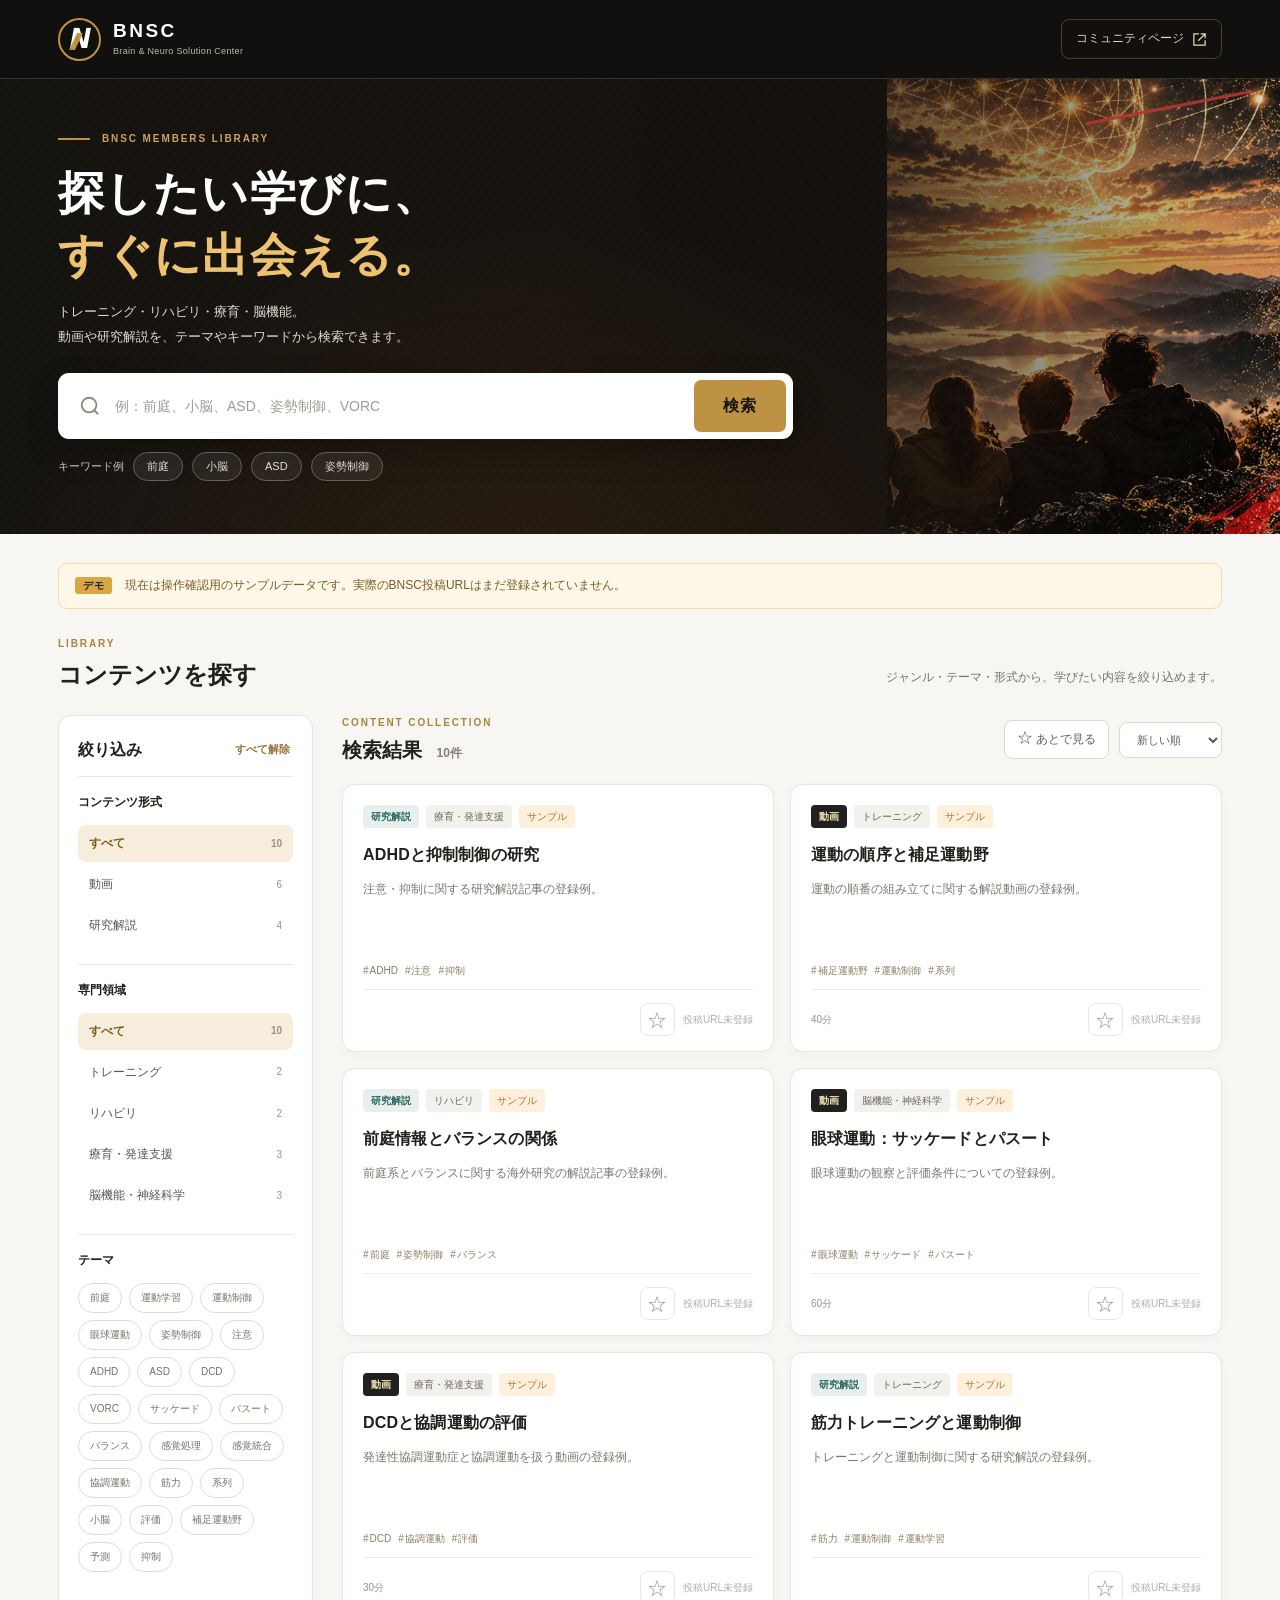
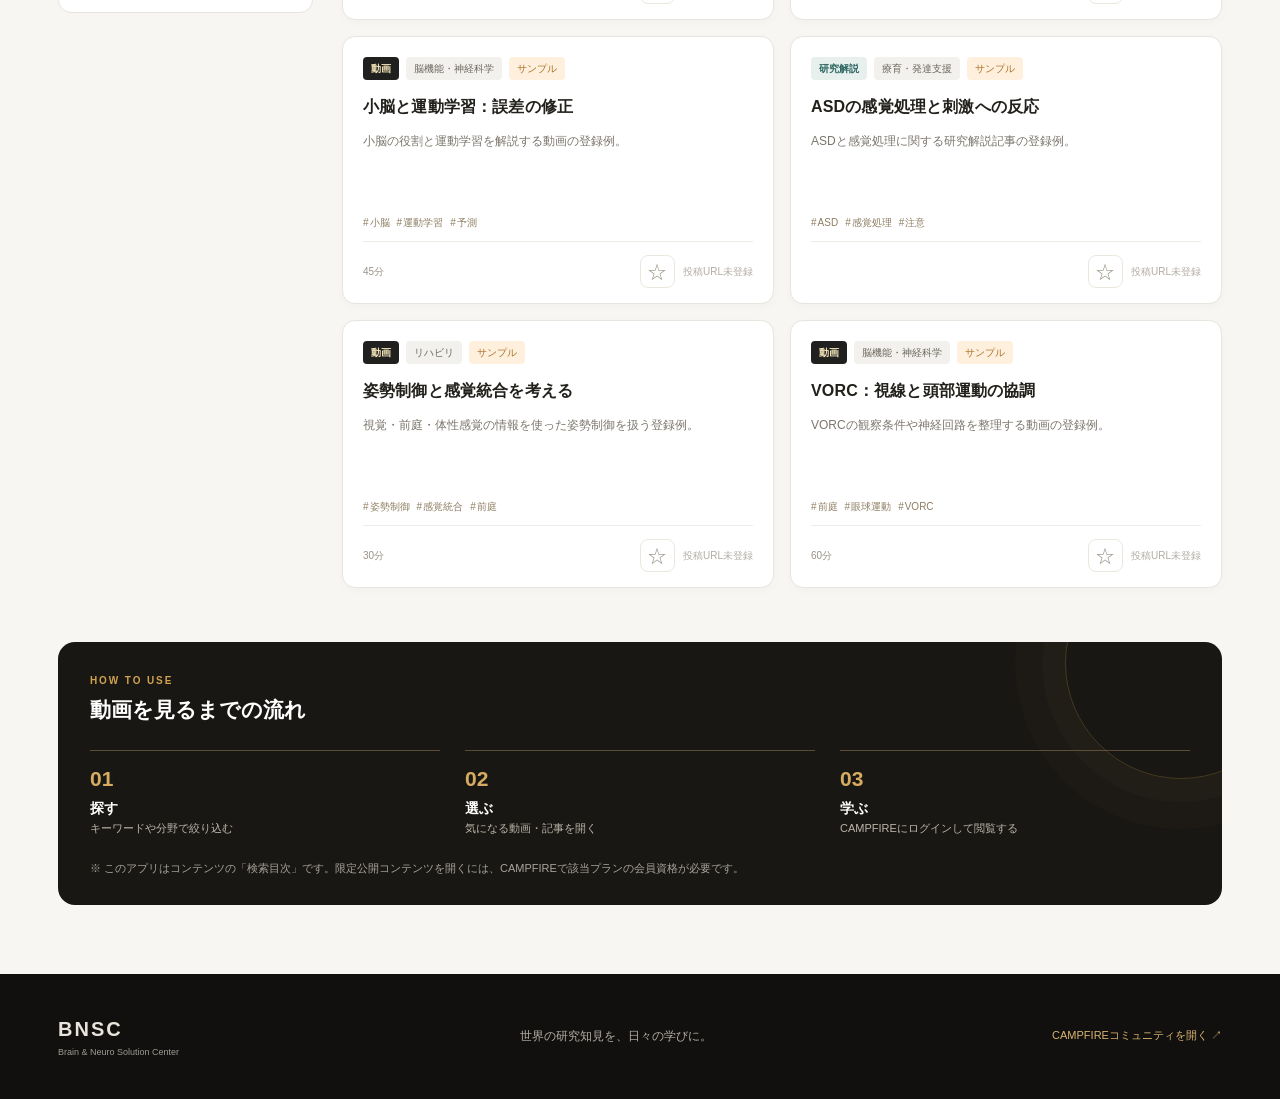
==== demo_preview.html @ 48b5be47 "Add BNSC library and opt-in Vimeo sync workflows" ====
<!doctype html>
<html lang="ja">
<head>
  <meta charset="utf-8">
  <meta name="viewport" content="width=device-width, initial-scale=1">
  <meta name="theme-color" content="#101010">
  <meta name="description" content="BNSCコンテンツライブラリ。動画・研究解説をキーワードやテーマで探せます。">
  <title>BNSC | コンテンツライブラリ（操作デモ）</title>
  
  <style>
:root{--bg:#f7f6f3;--surface:#fff;--ink:#22201b;--muted:#77736c;--line:#e7e3dd;--gold:#bd9343;--gold-dark:#956d26;--red:#b43631;--dark:#10100f;--radius:15px;font-family:-apple-system,BlinkMacSystemFont,"Hiragino Kaku Gothic ProN","Noto Sans JP","Yu Gothic",Meiryo,sans-serif;line-height:1.6;color:var(--ink)}
*{box-sizing:border-box}body{margin:0;background:var(--bg)}button,input,select{font:inherit}button{cursor:pointer}a{color:inherit}.wrap{max-width:1220px;margin:auto;padding:0 28px}.visually-hidden{position:absolute!important;height:1px;width:1px;overflow:hidden;clip:rect(0,0,0,0);white-space:nowrap}.skip-link{position:absolute;top:-70px;left:10px;z-index:100;background:white;padding:8px 15px}.skip-link:focus{top:10px}.site-header{height:79px;background:#11100e;color:white;border-bottom:1px solid #33302c}.navbar{height:100%;display:flex;align-items:center;justify-content:space-between;gap:16px}.brand{display:flex;align-items:center;gap:12px;text-decoration:none}.brand-mark{display:grid;place-items:center;width:43px;height:43px;border:2px solid var(--gold);border-radius:50%;font-size:27px;font-weight:950;font-style:italic;position:relative;line-height:1}.brand-slice{position:absolute;left:13px;top:13px;width:6px;height:17px;transform:skew(-25deg);background:var(--gold);opacity:.95}.brand-name{display:flex;flex-direction:column;line-height:1.1;gap:5px}.brand-name strong{letter-spacing:.13em;font-size:19px}.brand-name small{font-size:9px;color:#bdb9b1;letter-spacing:.035em}.campfire-link{display:flex;align-items:center;gap:8px;text-decoration:none;color:#e5d8bc;font-size:12px;border:1px solid #4b4030;padding:9px 14px;border-radius:8px}.campfire-link:hover{background:#2b241b}
.hero{position:relative;min-height:380px;color:#fff;background:#14120f;overflow:hidden;isolation:isolate}.hero-bg{position:absolute;inset:0;background-image:linear-gradient(90deg,#151310 0%,#17130e 43%,rgba(20,17,13,.88) 57%,rgba(20,17,13,.15) 100%),url('[data-uri]');background-repeat:no-repeat;background-position:center,right 35%;background-size:cover,auto 125%;z-index:-2}.hero::before{content:"";position:absolute;inset:0;z-index:-1;pointer-events:none;background:radial-gradient(ellipse at 42% 115%,rgba(186,110,29,.11),transparent 52%),repeating-linear-gradient(130deg,rgba(230,190,110,.018) 0,rgba(230,190,110,.018) 1px,transparent 1px,transparent 7px)}.hero::after{content:"";position:absolute;height:3px;width:170px;background:var(--red);transform:rotate(-11deg);right:2%;top:6%;opacity:.9}.hero-content{padding-top:52px;padding-bottom:53px}.hero-copy{max-width:755px}.eyebrow,.section-kicker{font-weight:700;font-size:10px;letter-spacing:.19em}.eyebrow{display:flex;align-items:center;gap:12px;color:#c8a461;margin:0 0 15px}.eyebrow-line{width:32px;height:2px;background:var(--gold)}.hero h1{font-size:clamp(31px,3.6vw,48px);font-weight:850;line-height:1.35;letter-spacing:.025em;margin:0}.hero h1 span{color:#edc271}.hero-description{color:#e0dad1;font-size:13px;line-height:1.9;margin:14px 0 23px}.search-box{display:flex;align-items:center;background:#fff;color:#222;height:66px;border-radius:11px;max-width:735px;box-shadow:0 13px 30px rgba(0,0,0,.25);padding:7px 7px 7px 21px;gap:12px}.search-icon{color:#8e887e;flex-shrink:0}.search-box input{border:0;min-width:0;flex:1;outline:none;font-size:14px;background:transparent}.search-box input::placeholder{color:#a19b93}.search-box button{align-self:stretch;border:0;background:var(--gold);color:#17130e;font-weight:750;padding:0 29px;border-radius:7px;letter-spacing:.05em}.search-box button:hover{background:#ddaf55}.search-box:focus-within{outline:3px solid #dfb86a;outline-offset:2px}.quick-search{display:flex;align-items:center;gap:9px;flex-wrap:wrap;margin:13px 0 0;font-size:11px;color:#c5c1ba}.quick-search button{background:rgba(255,255,255,.07);color:#e0ddd7;border:1px solid #676054;padding:5px 13px;border-radius:20px}.quick-search button:hover{background:rgba(255,255,255,.17)}
.page-content{padding-top:29px}.demo-notice{margin:0 0 22px;background:#fff8e9;border:1px solid #f2dcab;color:#795c27;border-radius:9px;font-size:12px;padding:12px 16px}.demo-badge{background:#d6a742;color:#242017;font-size:10px;font-weight:900;letter-spacing:.06em;padding:3px 8px;margin-right:9px;border-radius:3px}.intro-strip{display:flex;align-items:end;justify-content:space-between;padding:5px 0 24px;gap:20px}.section-kicker{color:#ac833a;margin:0 0 6px}.intro-strip h2,.help-section h2{font-size:24px;margin:0;line-height:1.4}.intro-caption{font-size:12px;color:var(--muted);margin:0 0 4px}.library-layout{display:grid;grid-template-columns:255px minmax(0,1fr);gap:29px;align-items:start}.sidebar{border:1px solid var(--line);background:var(--surface);border-radius:13px;padding:21px 19px;position:sticky;top:17px}.filter-title-row{display:flex;align-items:center;justify-content:space-between;margin-bottom:13px;gap:5px}.filter-title-row h3{margin:0;font-size:16px}.filter-head-actions{display:flex;align-items:center;gap:8px}.filter-mobile-toggle{display:none;border:1px solid #dfd4c1;background:#fff9ed;color:#805d26;border-radius:6px;padding:7px 9px;font-size:11px}.text-button{border:0;padding:3px;background:none;color:#947238;font-size:11px;font-weight:650}.filter-section{padding:16px 0 19px;border-top:1px solid #eeeae3}.filter-section h4{font-size:12px;font-weight:800;margin:0 0 13px}.filter-options{display:grid;gap:4px}.filter-option{display:flex;align-items:center;justify-content:space-between;width:100%;border:0;border-radius:8px;background:transparent;color:#59564f;text-align:left;padding:9px 11px;font-size:12px;gap:9px}.filter-option:hover{background:#f4f1e9}.filter-option.active{background:#f7eddd;color:#7f5921;font-weight:800}.filter-option .count{font-size:10px;color:#99928a}.tag-options{display:flex;gap:7px;flex-wrap:wrap}.tag-option{border:1px solid #e2ddd4;background:#fff;color:#777168;border-radius:30px;padding:6px 11px;font-size:10px}.tag-option.active{border-color:#bb9855;background:#f8efdc;color:#78561e;font-weight:800}.tag-option:hover{border-color:#a18a60}
.results{min-width:0}.results-toolbar{display:flex;justify-content:space-between;align-items:center;gap:10px;margin:0 0 20px}.results-toolbar h3{font-size:20px;margin:0;line-height:1.35}.result-count{font-size:12px;font-weight:600;color:#877e71;margin-left:9px}.toolbar-actions{display:flex;align-items:center;gap:10px}.bookmark-toggle{border:1px solid #ded8cf;background:#fff;color:#665f53;border-radius:8px;padding:9px 12px;font-size:12px;white-space:nowrap}.bookmark-toggle[aria-pressed="true"]{background:#f9ecda;border-color:#d4aa61;color:#946521}.bookmark-toggle span{font-size:16px;line-height:0}select{background:#fff;border:1px solid #ded8cf;border-radius:8px;padding:10px 13px;color:#5d594f;font-size:11px}.active-filters{display:flex;gap:7px;flex-wrap:wrap;margin-bottom:13px}.active-filters:empty{display:none}.active-pill{font-size:10px;display:inline-flex;align-items:center;gap:7px;border:1px solid #dec28c;color:#8b652c;background:#fffbf3;padding:6px 9px;border-radius:20px}.active-pill button{border:0;background:none;color:inherit;padding:0;font-weight:bold}.results-grid{display:grid;grid-template-columns:repeat(2,minmax(0,1fr));gap:16px}.content-card{background:#fff;border:1px solid #e8e4df;border-radius:13px;padding:20px 20px 15px;display:flex;flex-direction:column;gap:10px;min-height:268px;box-shadow:0 3px 10px rgba(30,20,10,.025);transition:transform .15s ease, box-shadow .15s ease}.content-card:hover{transform:translateY(-2px);box-shadow:0 9px 24px rgba(35,26,15,.08)}.card-top{display:flex;align-items:center;gap:7px;flex-wrap:wrap}.format-badge,.category-badge,.sample-label{font-size:10px;line-height:1.3;padding:5px 8px;border-radius:4px}.format-badge{background:#20201e;color:#f4e5bb;font-weight:700}.format-badge.article{background:#e8f0ee;color:#2c6660}.category-badge{background:#f3f1ed;color:#6c675e}.sample-label{background:#fff0de;color:#aa7127}.card-title{font-size:16px;line-height:1.65;font-weight:800;letter-spacing:.01em;margin:4px 0 0}.card-description{font-size:12px;color:#7c766d;margin:0;line-height:1.8;flex:1}.card-tags{display:flex;gap:7px;flex-wrap:wrap}.card-tags span{font-size:10px;color:#8d7d62}.card-tags span::before{content:'#';margin-right:1px}.card-bottom{border-top:1px solid #f0ede9;padding-top:13px;display:flex;align-items:center;justify-content:space-between;gap:10px;margin-top:auto}.meta{display:flex;align-items:center;gap:8px;color:#9a9288;font-size:10px;white-space:nowrap}.card-actions{display:flex;align-items:center;gap:8px}.save-button{border:1px solid #ebe7df;background:#fff;border-radius:8px;height:33px;width:35px;color:#a19a90;font-size:20px;line-height:0}.save-button[aria-pressed="true"]{color:#a47426;border-color:#d1ab71;background:#fffbf3}.open-link{font-size:11px;font-weight:750;color:#8d6122;text-decoration:none;white-space:nowrap;display:inline-flex;align-items:center;gap:3px}.open-link:hover{text-decoration:underline}.unavailable{font-size:10px;color:#b2aca4}.empty-state{margin:55px auto;text-align:center;padding:38px;border:1px dashed #d5cdc2;border-radius:13px;background:#fff}.empty-symbol{font-size:52px;color:#bea16c;line-height:1}.empty-state h4{margin:8px 0;font-size:16px}.empty-state p{font-size:12px;color:#7e786f}.empty-state button{background:#2a2723;color:white;border:0;padding:10px 15px;border-radius:6px;margin-top:8px}
.help-section{margin:54px 0 69px;border-radius:17px;background:#191713;color:white;padding:31px 32px 27px;position:relative;overflow:hidden}.help-section:after{content:"";position:absolute;right:-75px;top:-95px;height:230px;width:230px;border-radius:50%;border:1px solid rgba(212,167,77,.23);box-shadow:0 0 0 23px rgba(212,167,77,.025),0 0 0 50px rgba(212,167,77,.025);pointer-events:none}.help-section .section-kicker{color:#d2a34f}.help-section h2{font-size:21px}.steps{display:grid;grid-template-columns:repeat(3,1fr);gap:25px;margin-top:25px}.step{border-top:1px solid #5a4c36;padding-top:11px}.step span{font-size:21px;color:#d6ad60;font-weight:900;display:block}.step strong{display:block;font-size:14px;margin-top:2px}.step p{margin:0;color:#bbb5a8;font-size:11px}.help-note{font-size:11px;color:#a7a39c;margin:23px 0 0}.footer{background:#11100e;color:#e8e4db}.footer-inner{min-height:125px;display:flex;align-items:center;justify-content:space-between;gap:16px}.footer-inner div{display:flex;flex-direction:column}.footer strong{font-size:20px;letter-spacing:.1em}.footer span{font-size:9px;color:#9e9b92}.footer p{font-size:12px;color:#b2ada3}.footer a{font-size:11px;color:#d8b470;text-decoration:none}
@media(max-width:920px){.library-layout{grid-template-columns:205px minmax(0,1fr);gap:18px}.hero-bg{background-position:center,135% 35%;background-size:cover,auto 122%}.intro-caption{display:none}.sidebar{padding:16px 12px}.results-grid{grid-template-columns:1fr}.content-card{min-height:210px}.hero-copy{max-width:690px}}
@media(max-width:670px){.wrap{padding:0 17px}.site-header{height:70px}.brand-mark{width:38px;height:38px}.brand-name strong{font-size:16px}.brand-name small{font-size:8px}.campfire-link{font-size:0;padding:10px}.campfire-link svg{width:17px;height:17px}.hero{min-height:0}.hero-bg{background-image:linear-gradient(90deg,rgba(17,16,14,.99),rgba(17,16,14,.93) 74%,rgba(17,16,14,.62)),url('[data-uri]');background-position:center,right center;background-size:cover,auto 100%}.hero-content{padding-top:35px;padding-bottom:38px}.hero h1{font-size:31px}.hero-description{font-size:12px}.hero-description br{display:none}.search-box{height:59px;gap:6px;padding-left:13px}.search-box input{font-size:12px}.search-box button{padding:0 15px}.search-icon{width:18px}.quick-search{gap:6px}.quick-search span{width:100%}.quick-search button{font-size:11px}.intro-strip{padding-bottom:15px}.intro-strip h2{font-size:21px}.library-layout{display:block}.sidebar{position:static;margin-bottom:23px;padding:16px}.filter-content{display:none;grid-template-columns:1fr;gap:0}.sidebar.mobile-open .filter-content{display:grid}.filter-mobile-toggle{display:inline-block}.filter-section{padding:12px 0 13px}.filter-options{display:flex;flex-wrap:wrap;gap:5px}.filter-option{width:auto;border:1px solid #e6e0d7;padding:7px 10px}.filter-option.active{border-color:#e5c68b}.results-toolbar{align-items:flex-start}.results-toolbar h3{font-size:18px}.toolbar-actions{flex-direction:column-reverse;align-items:flex-end;gap:6px}.bookmark-toggle,select{font-size:11px;padding:8px}.results-grid{grid-template-columns:1fr}.content-card{padding:18px;min-height:235px}.help-section{margin-top:37px;padding:25px 22px}.steps{grid-template-columns:1fr;gap:12px}.step{display:grid;grid-template-columns:48px 1fr;column-gap:10px;align-items:start}.step span{grid-row:span 2}.step strong{margin:0}.step p{margin-top:3px}.footer-inner{padding-top:22px;padding-bottom:22px;align-items:start;flex-wrap:wrap}.footer-inner p{display:none}}
@media(prefers-reduced-motion:reduce){*,*::before,*::after{animation-duration:.01ms!important;transition-duration:.01ms!important}}

</style>
  
</head>
<body>
  <a class="skip-link" href="#results">検索結果に移動</a>
  <header class="site-header">
    <div class="wrap navbar">
      <a class="brand" href="./" aria-label="BNSC ライブラリのトップに戻る">
        <span class="brand-mark" aria-hidden="true">N<span class="brand-slice"></span></span>
        <span class="brand-name"><strong>BNSC</strong><small>Brain & Neuro Solution Center</small></span>
      </a>
      <a class="campfire-link" href="https://community.camp-fire.jp/projects/view/666070" target="_blank" rel="noopener noreferrer">
        <span>コミュニティページ</span>
        <svg aria-hidden="true" width="15" height="15" viewBox="0 0 24 24" fill="none" stroke="currentColor" stroke-width="2"><path d="M14 3h7v7M10 14 21 3M21 13v8H3V3h8"/></svg>
      </a>
    </div>
  </header>

  <main>
    <section class="hero" aria-labelledby="hero-title">
      <div class="hero-bg" aria-hidden="true"></div>
      <div class="wrap hero-content">
        <div class="hero-copy">
          <p class="eyebrow"><span class="eyebrow-line"></span> BNSC MEMBERS LIBRARY</p>
          <h1 id="hero-title">探したい学びに、<br><span>すぐに出会える。</span></h1>
          <p class="hero-description">トレーニング・リハビリ・療育・脳機能。<br>動画や研究解説を、テーマやキーワードから検索できます。</p>
          <form id="search-form" class="search-box" role="search" autocomplete="off">
            <svg aria-hidden="true" class="search-icon" width="22" height="22" viewBox="0 0 24 24" fill="none" stroke="currentColor" stroke-width="2"><circle cx="11" cy="11" r="8"/><path d="m21 21-4.35-4.35"/></svg>
            <label for="search-input" class="visually-hidden">動画・研究解説を検索</label>
            <input id="search-input" type="search" enterkeyhint="search" placeholder="例：前庭、小脳、ASD、姿勢制御、VORC" aria-controls="results-grid">
            <button type="submit" id="search-button">検索</button>
          </form>
          <div class="quick-search" aria-label="キーワード検索例">
            <span>キーワード例</span>
            <button type="button" data-keyword="前庭">前庭</button>
            <button type="button" data-keyword="小脳">小脳</button>
            <button type="button" data-keyword="ASD">ASD</button>
            <button type="button" data-keyword="姿勢制御">姿勢制御</button>
          </div>
        </div>
      </div>
    </section>

    <div class="wrap page-content">
      <div id="demo-notice" class="demo-notice" role="status" hidden>
        <span class="demo-badge">デモ</span>
        現在は操作確認用のサンプルデータです。実際のBNSC投稿URLはまだ登録されていません。
      </div>
      <div class="intro-strip">
        <div><p class="section-kicker">LIBRARY</p><h2>コンテンツを探す</h2></div>
        <p class="intro-caption">ジャンル・テーマ・形式から、学びたい内容を絞り込めます。</p>
      </div>
      <div class="library-layout">
        <aside class="sidebar" aria-label="検索フィルター">
          <div class="filter-title-row"><h3>絞り込み</h3><div class="filter-head-actions"><button type="button" id="clear-filters" class="text-button">すべて解除</button><button type="button" id="filters-mobile-toggle" class="filter-mobile-toggle" aria-controls="filter-content" aria-expanded="false">条件を表示 ▾</button></div></div>
          <div class="filter-content" id="filter-content">
            <section class="filter-section" aria-labelledby="type-heading"><h4 id="type-heading">コンテンツ形式</h4><div class="filter-options" id="type-filters"></div></section>
            <section class="filter-section" aria-labelledby="category-heading"><h4 id="category-heading">専門領域</h4><div class="filter-options" id="category-filters"></div></section>
            <section class="filter-section" aria-labelledby="topic-heading"><h4 id="topic-heading">テーマ</h4><div class="tag-options" id="tag-filters"></div></section>
          </div>
        </aside>
        <section class="results" id="results" aria-labelledby="results-title">
          <div class="results-toolbar">
            <div><p class="section-kicker">CONTENT COLLECTION</p><h3 id="results-title">検索結果 <span id="result-count" class="result-count">0件</span></h3></div>
            <div class="toolbar-actions">
              <button type="button" id="bookmark-toggle" class="bookmark-toggle" aria-pressed="false"><span aria-hidden="true">☆</span> あとで見る</button>
              <label class="visually-hidden" for="sort-select">並べ替え</label>
              <select id="sort-select" aria-label="並べ替え">
                <option value="new">新しい順</option>
                <option value="old">古い順</option>
                <option value="title">タイトル順</option>
              </select>
            </div>
          </div>
          <div id="active-filters" class="active-filters" aria-live="polite"></div>
          <div id="results-grid" class="results-grid" aria-live="polite" aria-busy="true"></div>
          <div id="empty-state" class="empty-state" hidden><div class="empty-symbol" aria-hidden="true">⌕</div><h4>該当するコンテンツがありません</h4><p>キーワードを短くするか、絞り込み条件を変更してください。</p><button type="button" id="empty-reset">条件をリセット</button></div>
        </section>
      </div>
      <section class="help-section" aria-labelledby="help-title"><div><p class="section-kicker">HOW TO USE</p><h2 id="help-title">動画を見るまでの流れ</h2></div><div class="steps"><div class="step"><span>01</span><strong>探す</strong><p>キーワードや分野で絞り込む</p></div><div class="step"><span>02</span><strong>選ぶ</strong><p>気になる動画・記事を開く</p></div><div class="step"><span>03</span><strong>学ぶ</strong><p>CAMPFIREにログインして閲覧する</p></div></div><p class="help-note">※ このアプリはコンテンツの「検索目次」です。限定公開コンテンツを開くには、CAMPFIREで該当プランの会員資格が必要です。</p></section>
    </div>
  </main>
  <footer class="footer"><div class="wrap footer-inner"><div><strong>BNSC</strong><span>Brain & Neuro Solution Center</span></div><p>世界の研究知見を、日々の学びに。</p><a href="https://community.camp-fire.jp/projects/view/666070" target="_blank" rel="noopener noreferrer">CAMPFIREコミュニティを開く ↗</a></div></footer>
<script>
/* Single-file preview. Not a deployed production app. */
const PREVIEW_DATA = {"items": [{"status": "demo", "id": "DEMO-01", "title": "VORC：視線と頭部運動の協調", "type": "動画", "category": "脳機能・神経科学", "summary": "VORCの観察条件や神経回路を整理する動画の登録例。", "tags": ["前庭", "眼球運動", "VORC"], "keywords": ["前庭動眼反射抑制", "前庭小脳"], "duration_minutes": 60, "published_at": "", "url": ""}, {"status": "demo", "id": "DEMO-02", "title": "姿勢制御と感覚統合を考える", "type": "動画", "category": "リハビリ", "summary": "視覚・前庭・体性感覚の情報を使った姿勢制御を扱う登録例。", "tags": ["姿勢制御", "感覚統合", "前庭"], "keywords": ["立位", "バランス", "固有受容"], "duration_minutes": 30, "published_at": "", "url": ""}, {"status": "demo", "id": "DEMO-03", "title": "ASDの感覚処理と刺激への反応", "type": "研究解説", "category": "療育・発達支援", "summary": "ASDと感覚処理に関する研究解説記事の登録例。", "tags": ["ASD", "感覚処理", "注意"], "keywords": ["自閉スペクトラム", "刺激過多"], "duration_minutes": 0, "published_at": "", "url": ""}, {"status": "demo", "id": "DEMO-04", "title": "小脳と運動学習：誤差の修正", "type": "動画", "category": "脳機能・神経科学", "summary": "小脳の役割と運動学習を解説する動画の登録例。", "tags": ["小脳", "運動学習", "予測"], "keywords": ["大脳小脳", "誤差学習"], "duration_minutes": 45, "published_at": "", "url": ""}, {"status": "demo", "id": "DEMO-05", "title": "筋力トレーニングと運動制御", "type": "研究解説", "category": "トレーニング", "summary": "トレーニングと運動制御に関する研究解説の登録例。", "tags": ["筋力", "運動制御", "運動学習"], "keywords": ["スクワット", "デッドリフト"], "duration_minutes": 0, "published_at": "", "url": ""}, {"status": "demo", "id": "DEMO-06", "title": "DCDと協調運動の評価", "type": "動画", "category": "療育・発達支援", "summary": "発達性協調運動症と協調運動を扱う動画の登録例。", "tags": ["DCD", "協調運動", "評価"], "keywords": ["発達性協調運動症", "子ども"], "duration_minutes": 30, "published_at": "", "url": ""}, {"status": "demo", "id": "DEMO-07", "title": "眼球運動：サッケードとパスート", "type": "動画", "category": "脳機能・神経科学", "summary": "眼球運動の観察と評価条件についての登録例。", "tags": ["眼球運動", "サッケード", "パスート"], "keywords": ["追従眼球運動", "衝動性眼球運動"], "duration_minutes": 60, "published_at": "", "url": ""}, {"status": "demo", "id": "DEMO-08", "title": "前庭情報とバランスの関係", "type": "研究解説", "category": "リハビリ", "summary": "前庭系とバランスに関する海外研究の解説記事の登録例。", "tags": ["前庭", "姿勢制御", "バランス"], "keywords": ["前庭神経核", "重力"], "duration_minutes": 0, "published_at": "", "url": ""}, {"status": "demo", "id": "DEMO-09", "title": "運動の順序と補足運動野", "type": "動画", "category": "トレーニング", "summary": "運動の順番の組み立てに関する解説動画の登録例。", "tags": ["補足運動野", "運動制御", "系列"], "keywords": ["SMA", "運動計画", "順番"], "duration_minutes": 40, "published_at": "", "url": ""}, {"status": "demo", "id": "DEMO-10", "title": "ADHDと抑制制御の研究", "type": "研究解説", "category": "療育・発達支援", "summary": "注意・抑制に関する研究解説記事の登録例。", "tags": ["ADHD", "注意", "抑制"], "keywords": ["実行機能", "前頭前野"], "duration_minutes": 0, "published_at": "", "url": ""}], "demo": true};
window.fetch = async () => ({ok:true,json:async()=>PREVIEW_DATA});
</script>
<script>
'use strict';

/* BNSC Content Library — no third-party libraries or analytics. */
const CAMPFIRE_HOSTS = new Set(['community.camp-fire.jp', 'camp-fire.jp', 'www.camp-fire.jp']);
const CATEGORIES = ['すべて', 'トレーニング', 'リハビリ', '療育・発達支援', '脳機能・神経科学'];
const TYPES = ['すべて', '動画', '研究解説'];
const STORAGE_KEY = 'bnsc_saved_items_v1';
const state = { items: [], demo: true, keyword: '', type: 'すべて', category: 'すべて', tag: '', onlySaved: false, sort: 'new', saved: new Set() };
const $ = (id) => document.getElementById(id);
const htmlEl = (tag, cls = '', value) => { const el = document.createElement(tag); if (cls) el.className = cls; if (value !== undefined) el.textContent = String(value); return el; };
const normalize = (s) => String(s ?? '').normalize('NFKC').toLocaleLowerCase('ja-JP').replace(/[\s\u3000]+/g, ' ').trim();
const splitTokens = (s) => normalize(s).split(' ').filter(Boolean);

function safeArticleUrl(raw) {
  if (typeof raw !== 'string' || !raw.trim()) return '';
  try {
    const url = new URL(raw.trim());
    if (url.protocol !== 'https:' || !CAMPFIRE_HOSTS.has(url.hostname) || url.username || url.password || url.port || url.search || url.hash) return '';
    return url.toString();
  } catch { return ''; }
}
function readSaved() {
  try { const parsed = JSON.parse(localStorage.getItem(STORAGE_KEY)); return new Set(Array.isArray(parsed) ? parsed.filter((s) => typeof s === 'string') : []); }
  catch { return new Set(); }
}
function storeSaved() { try { localStorage.setItem(STORAGE_KEY, JSON.stringify(Array.from(state.saved))); } catch { /* private mode */ } }
function readQuery() {
  const p = new URLSearchParams(window.location.search);
  state.keyword = (p.get('q') || '').slice(0, 150);
  $('search-input').value = state.keyword;
}
function updateQuery() {
  const url = new URL(window.location.href);
  if (state.keyword.trim()) url.searchParams.set('q', state.keyword.trim()); else url.searchParams.delete('q');
  try { history.replaceState(null, '', url.pathname + url.search + url.hash); } catch { /* local file preview */ }
}
function itemMatches(item) {
  const corpus = normalize([item.title, item.summary, item.category, item.type, ...item.tags, ...item.keywords].join(' '));
  return splitTokens(state.keyword).every((token) => corpus.includes(token))
    && (state.type === 'すべて' || item.type === state.type)
    && (state.category === 'すべて' || item.category === state.category)
    && (!state.tag || item.tags.includes(state.tag))
    && (!state.onlySaved || state.saved.has(item.id));
}
function displayedItems() {
  const out = state.items.filter(itemMatches);
  const collator = new Intl.Collator('ja');
  out.sort((a, b) => {
    if (state.sort === 'title') return collator.compare(a.title, b.title);
    const byDate = (Date.parse(b.published_at || '') || 0) - (Date.parse(a.published_at || '') || 0);
    const byOrder = b.order - a.order;
    return (state.sort === 'old' ? -1 : 1) * (byDate || byOrder);
  });
  return out;
}
function makeFilterButton(text, selected, count, fn, cls='filter-option') {
  const btn = htmlEl('button', `${cls}${selected ? ' active' : ''}`);
  btn.type = 'button'; btn.setAttribute('aria-pressed', selected ? 'true' : 'false');
  btn.append(htmlEl('span', '', text));
  if (count !== null) btn.append(htmlEl('span', 'count', count));
  btn.addEventListener('click', fn);
  return btn;
}
function renderFilters() {
  const typeContainer = $('type-filters');
  const categoryContainer = $('category-filters');
  typeContainer.replaceChildren(...TYPES.map(type => makeFilterButton(type, type === state.type, state.items.filter(item => type === 'すべて' || item.type === type).length, () => { state.type = type; render(); })));
  categoryContainer.replaceChildren(...CATEGORIES.map(category => makeFilterButton(category, category === state.category, state.items.filter(item => category === 'すべて' || item.category === category).length, () => { state.category = category; render(); })));
  const counts = new Map();
  for (const item of state.items) for (const tag of item.tags) counts.set(tag, (counts.get(tag) || 0) + 1);
  const tags = Array.from(counts).sort((a,b)=> b[1]-a[1] || a[0].localeCompare(b[0],'ja')).slice(0, 25);
  $('tag-filters').replaceChildren(...tags.map(([tag]) => makeFilterButton(tag, state.tag === tag, null, () => { state.tag = state.tag === tag ? '' : tag; render(); }, 'tag-option')));
}
function renderActiveFilters() {
  const c = $('active-filters');
  const active = [];
  if (state.keyword) active.push(['検索: ' + state.keyword, () => { state.keyword=''; $('search-input').value=''; updateQuery(); }]);
  if (state.type !== 'すべて') active.push([state.type, ()=>{state.type='すべて';}]);
  if (state.category !== 'すべて') active.push([state.category, ()=>{state.category='すべて';}]);
  if (state.tag) active.push(['#'+state.tag, ()=>{state.tag='';}]);
  if (state.onlySaved) active.push(['あとで見る', ()=>{state.onlySaved=false;}]);
  c.replaceChildren(...active.map(([label, fn])=>{
    const pill=htmlEl('span','active-pill'); pill.append(htmlEl('span','',label));
    const close=htmlEl('button','','×'); close.type='button'; close.setAttribute('aria-label', label+' を解除');
    close.addEventListener('click',()=>{fn();render();}); pill.append(close);return pill;
  }));
}
function friendlyDate(date) {
  const dateObj = new Date(date);
  return Number.isNaN(dateObj.getTime()) ? '' : `${dateObj.getFullYear()}.${String(dateObj.getMonth()+1).padStart(2,'0')}.${String(dateObj.getDate()).padStart(2,'0')}`;
}
function cardFor(item) {
  const articleUrl = item.source === 'vimeo' ? '' : safeArticleUrl(item.url);
  const card=htmlEl('article','content-card');
  const top=htmlEl('div','card-top');
  top.append(htmlEl('span','format-badge'+(item.type==='研究解説'?' article':''),item.type));
  top.append(htmlEl('span','category-badge',item.category));
  if(state.demo) top.append(htmlEl('span','sample-label','サンプル'));
  const title=htmlEl('h4','card-title',item.title);
  const summary=htmlEl('p','card-description',item.summary || '説明文は登録されていません。');
  const tags=htmlEl('div','card-tags');
  for(const t of item.tags.slice(0,5)) tags.append(htmlEl('span','',t));
  const bottom=htmlEl('div','card-bottom');
  const meta=htmlEl('div','meta');
  if(item.duration_minutes) meta.append(htmlEl('span','',item.duration_minutes+'分'));
  if(item.published_at) meta.append(htmlEl('span','',friendlyDate(item.published_at)));
  const actions=htmlEl('div','card-actions');
  const save=htmlEl('button','save-button',state.saved.has(item.id)?'★':'☆');
  save.type='button'; save.setAttribute('aria-pressed',state.saved.has(item.id)?'true':'false');
  save.setAttribute('aria-label',item.title+' をあとで見る'+(state.saved.has(item.id)?'から削除':'に保存'));
  save.addEventListener('click',()=>{ if(state.saved.has(item.id)) state.saved.delete(item.id); else state.saved.add(item.id); storeSaved(); render(); });
  actions.append(save);
  if(articleUrl) {
    const link=htmlEl('a','open-link',item.type==='動画'?'動画を開く ↗':'記事を開く ↗');
    link.href=articleUrl;link.target='_blank';link.rel='noopener noreferrer';
    link.setAttribute('aria-label',item.title+' のCAMPFIRE投稿を開く（新しいタブ）');
    actions.append(link);
  } else actions.append(htmlEl('span','unavailable',item.source === 'vimeo' ? '視聴機能は準備中' : '投稿URL未登録'));
  bottom.append(meta,actions);
  card.append(top,title,summary,tags,bottom);
  return card;
}
function render() {
  renderFilters(); renderActiveFilters();
  const items=displayedItems();
  $('result-count').textContent = items.length+'件';
  $('bookmark-toggle').setAttribute('aria-pressed',state.onlySaved?'true':'false');
  $('bookmark-toggle').firstElementChild.textContent = state.onlySaved?'★':'☆';
  $('results-grid').replaceChildren(...items.map(cardFor));
  $('results-grid').setAttribute('aria-busy','false');
  $('empty-state').hidden=items.length!==0;
  const preparing = state.items.length === 0;
  $('empty-state').querySelector('h4').textContent = preparing ? 'コンテンツ登録の準備中です' : '該当するコンテンツがありません';
  $('empty-state').querySelector('p').textContent = preparing ? '確認済みの動画・研究解説を順次登録します。' : 'キーワードを短くするか、絞り込み条件を変更してください。';
  $('empty-reset').hidden = preparing;
}
function reset() {
  Object.assign(state,{keyword:'',type:'すべて',category:'すべて',tag:'',onlySaved:false});
  $('search-input').value=''; updateQuery(); render();
}
function wireUI() {
  $('search-form').addEventListener('submit',e=>{e.preventDefault();state.keyword=$('search-input').value.trim();updateQuery();render();$('results').scrollIntoView({behavior:window.matchMedia('(prefers-reduced-motion: reduce)').matches?'auto':'smooth',block:'start'});});
  let searchDebounce;
  $('search-input').addEventListener('input',e=>{clearTimeout(searchDebounce);searchDebounce=setTimeout(()=>{state.keyword=e.target.value.trim();updateQuery();render();},120);});
  $('clear-filters').addEventListener('click',reset);
  $('empty-reset').addEventListener('click',reset);
  $('bookmark-toggle').addEventListener('click',()=>{state.onlySaved=!state.onlySaved;render();});
  $('sort-select').addEventListener('change',e=>{state.sort=e.target.value;render();});
  $('filters-mobile-toggle').addEventListener('click',()=>{const sidebar=document.querySelector('.sidebar'); const open=sidebar.classList.toggle('mobile-open'); $('filters-mobile-toggle').setAttribute('aria-expanded',String(open)); $('filters-mobile-toggle').textContent=open?'条件を閉じる ▴':'条件を表示 ▾';});
  document.querySelectorAll('[data-keyword]').forEach(btn=>btn.addEventListener('click',()=>{state.keyword=btn.dataset.keyword;$('search-input').value=state.keyword;updateQuery();render();$('results').scrollIntoView({behavior:window.matchMedia('(prefers-reduced-motion: reduce)').matches?'auto':'smooth'});}));
  document.addEventListener('keydown',e=>{if(e.key==='/' && !['INPUT','TEXTAREA','SELECT'].includes(document.activeElement.tagName)){e.preventDefault();$('search-input').focus();}});
  window.addEventListener('popstate',()=>{readQuery();render();});
}
async function initialize() {
  state.saved=readSaved(); readQuery(); wireUI();
  try {
    const response = await fetch('./data/contents.json', {cache:'no-store'});
    if (!response.ok) throw new Error('コンテンツデータを読み込めませんでした。');
    const data=await response.json();
    if(!data || !Array.isArray(data.items)) throw new Error('データ形式に問題があります。');
    state.demo=Boolean(data.demo);
    state.items=data.items.map((it,index)=>({
      source:it.source === 'vimeo' ? 'vimeo' : 'csv',id:String(it.id||`item-${index}`),title:String(it.title||'タイトルなし'),type:TYPES.includes(it.type)?it.type:'動画',
      category:CATEGORIES.includes(it.category)?it.category:'脳機能・神経科学',
      summary:String(it.summary||''),tags:Array.isArray(it.tags)?it.tags.map(String):[],
      keywords:Array.isArray(it.keywords)?it.keywords.map(String):[],
      duration_minutes:Math.max(0,Number(it.duration_minutes)||0),published_at:String(it.published_at||''),url:String(it.url||''),order:index
    }));
    $('demo-notice').hidden=!state.demo;
    render();
  } catch (err) {
    $('results-grid').setAttribute('aria-busy','false');
    $('results-grid').replaceChildren(htmlEl('p','',`読み込みに失敗しました。${err.message} ローカルでは README の手順に従ってサーバーを起動してください。`));
  }
}
initialize();

</script>
</body>
</html>
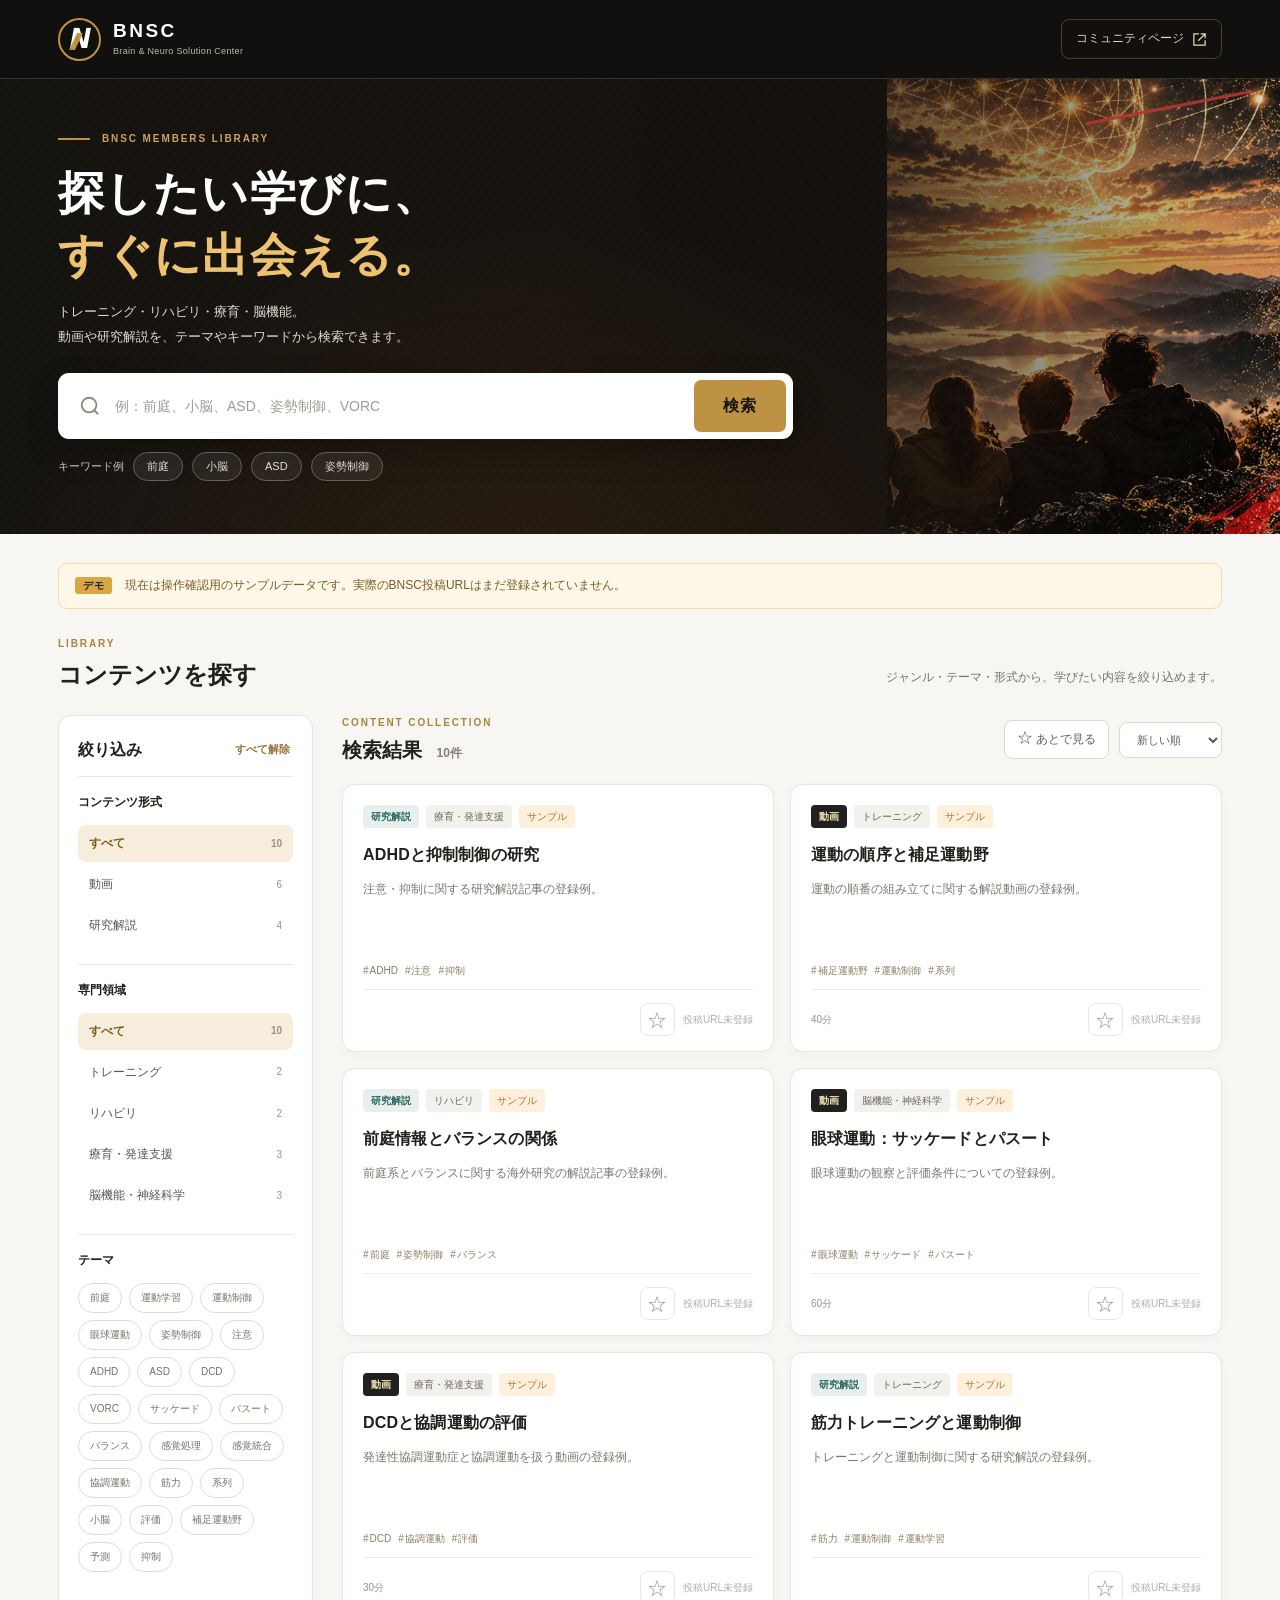
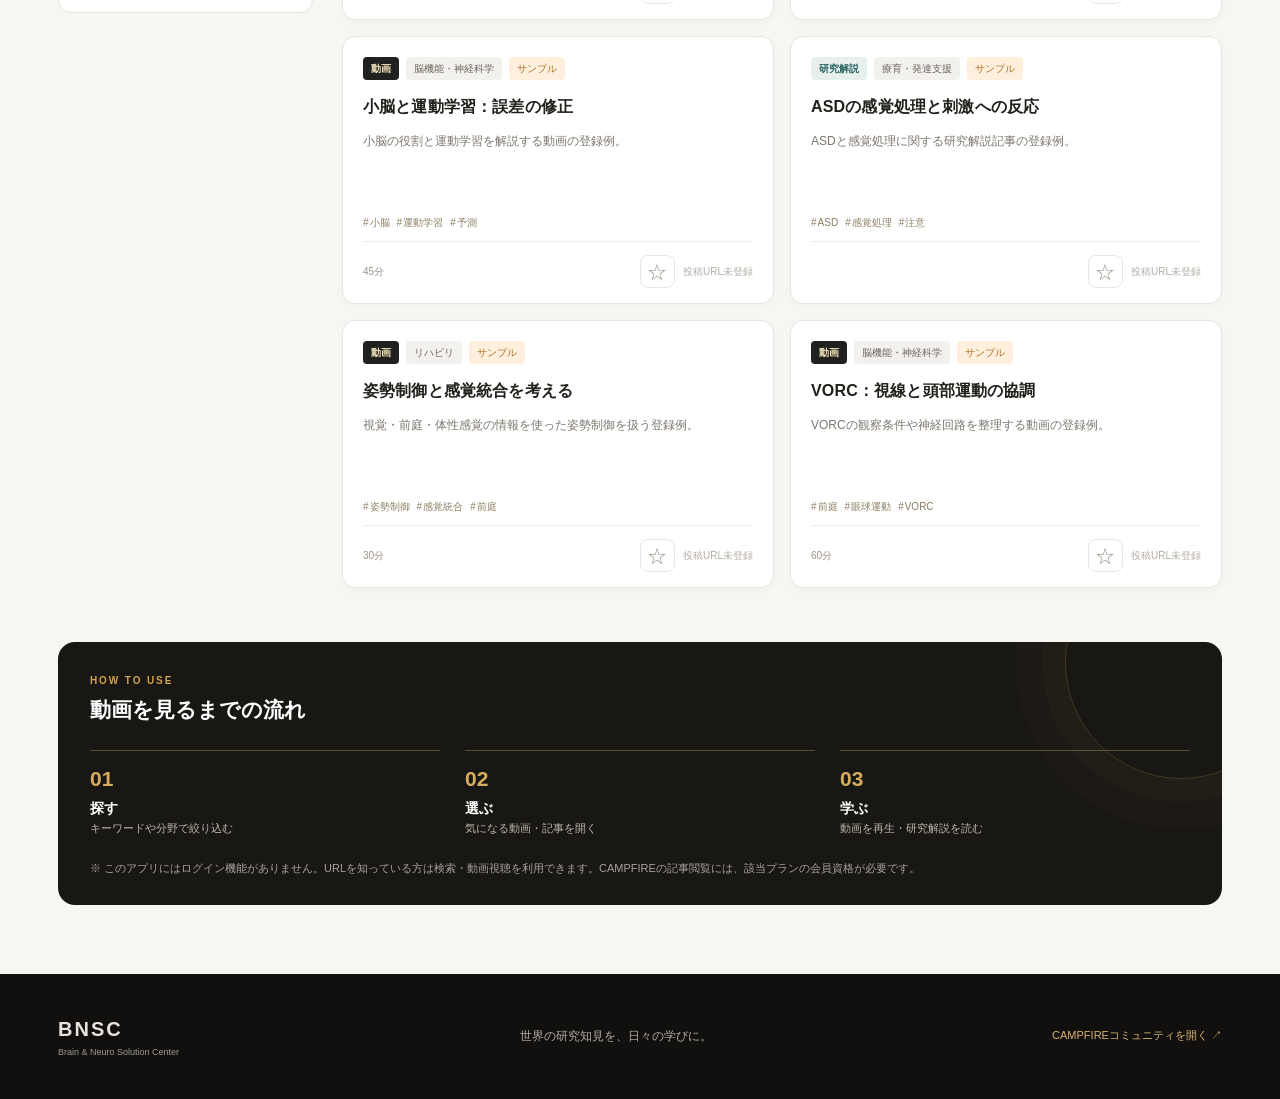
==== commit db6eba7e: "Simplify library to opt-in Pages publishing with Vimeo playback" ====
--- a/demo_preview.html
+++ b/demo_preview.html
@@ -17,6 +17,12 @@
 @media(max-width:920px){.library-layout{grid-template-columns:205px minmax(0,1fr);gap:18px}.hero-bg{background-position:center,135% 35%;background-size:cover,auto 122%}.intro-caption{display:none}.sidebar{padding:16px 12px}.results-grid{grid-template-columns:1fr}.content-card{min-height:210px}.hero-copy{max-width:690px}}
 @media(max-width:670px){.wrap{padding:0 17px}.site-header{height:70px}.brand-mark{width:38px;height:38px}.brand-name strong{font-size:16px}.brand-name small{font-size:8px}.campfire-link{font-size:0;padding:10px}.campfire-link svg{width:17px;height:17px}.hero{min-height:0}.hero-bg{background-image:linear-gradient(90deg,rgba(17,16,14,.99),rgba(17,16,14,.93) 74%,rgba(17,16,14,.62)),url('[data-uri]');background-position:center,right center;background-size:cover,auto 100%}.hero-content{padding-top:35px;padding-bottom:38px}.hero h1{font-size:31px}.hero-description{font-size:12px}.hero-description br{display:none}.search-box{height:59px;gap:6px;padding-left:13px}.search-box input{font-size:12px}.search-box button{padding:0 15px}.search-icon{width:18px}.quick-search{gap:6px}.quick-search span{width:100%}.quick-search button{font-size:11px}.intro-strip{padding-bottom:15px}.intro-strip h2{font-size:21px}.library-layout{display:block}.sidebar{position:static;margin-bottom:23px;padding:16px}.filter-content{display:none;grid-template-columns:1fr;gap:0}.sidebar.mobile-open .filter-content{display:grid}.filter-mobile-toggle{display:inline-block}.filter-section{padding:12px 0 13px}.filter-options{display:flex;flex-wrap:wrap;gap:5px}.filter-option{width:auto;border:1px solid #e6e0d7;padding:7px 10px}.filter-option.active{border-color:#e5c68b}.results-toolbar{align-items:flex-start}.results-toolbar h3{font-size:18px}.toolbar-actions{flex-direction:column-reverse;align-items:flex-end;gap:6px}.bookmark-toggle,select{font-size:11px;padding:8px}.results-grid{grid-template-columns:1fr}.content-card{padding:18px;min-height:235px}.help-section{margin-top:37px;padding:25px 22px}.steps{grid-template-columns:1fr;gap:12px}.step{display:grid;grid-template-columns:48px 1fr;column-gap:10px;align-items:start}.step span{grid-row:span 2}.step strong{margin:0}.step p{margin-top:3px}.footer-inner{padding-top:22px;padding-bottom:22px;align-items:start;flex-wrap:wrap}.footer-inner p{display:none}}
 @media(prefers-reduced-motion:reduce){*,*::before,*::after{animation-duration:.01ms!important;transition-duration:.01ms!important}}
+
+.card-thumbnail{display:block;width:100%;aspect-ratio:16/9;object-fit:cover;border-radius:8px;background:#201f1c}
+
+.load-error{grid-column:1/-1;padding:24px;border:1px solid #9b4545;border-radius:10px;color:#7d2727;background:#fff8f6}
+
+.play-button{border:0;background:transparent;cursor:pointer;padding:5px}.video-player{width:min(960px,92vw);border:1px solid #b79b60;border-radius:12px;background:#191919;color:#f7f1e4;padding:22px}.video-player::backdrop{background:rgba(0,0,0,.8)}.video-player h2{font-size:18px;padding-right:70px}.player-close{position:absolute;right:20px;top:20px;color:#f6e8c9;border:1px solid #a68a55;background:#292723;padding:7px 12px;border-radius:5px}.vimeo-video{display:block;width:100%;aspect-ratio:16/9;border:0}
 
 </style>
   
@@ -97,7 +103,7 @@
           <div id="empty-state" class="empty-state" hidden><div class="empty-symbol" aria-hidden="true">⌕</div><h4>該当するコンテンツがありません</h4><p>キーワードを短くするか、絞り込み条件を変更してください。</p><button type="button" id="empty-reset">条件をリセット</button></div>
         </section>
       </div>
-      <section class="help-section" aria-labelledby="help-title"><div><p class="section-kicker">HOW TO USE</p><h2 id="help-title">動画を見るまでの流れ</h2></div><div class="steps"><div class="step"><span>01</span><strong>探す</strong><p>キーワードや分野で絞り込む</p></div><div class="step"><span>02</span><strong>選ぶ</strong><p>気になる動画・記事を開く</p></div><div class="step"><span>03</span><strong>学ぶ</strong><p>CAMPFIREにログインして閲覧する</p></div></div><p class="help-note">※ このアプリはコンテンツの「検索目次」です。限定公開コンテンツを開くには、CAMPFIREで該当プランの会員資格が必要です。</p></section>
+      <section class="help-section" aria-labelledby="help-title"><div><p class="section-kicker">HOW TO USE</p><h2 id="help-title">動画を見るまでの流れ</h2></div><div class="steps"><div class="step"><span>01</span><strong>探す</strong><p>キーワードや分野で絞り込む</p></div><div class="step"><span>02</span><strong>選ぶ</strong><p>気になる動画・記事を開く</p></div><div class="step"><span>03</span><strong>学ぶ</strong><p>動画を再生・研究解説を読む</p></div></div><p class="help-note">※ このアプリにはログイン機能がありません。URLを知っている方は検索・動画視聴を利用できます。CAMPFIREの記事閲覧には、該当プランの会員資格が必要です。</p></section>
     </div>
   </main>
   <footer class="footer"><div class="wrap footer-inner"><div><strong>BNSC</strong><span>Brain & Neuro Solution Center</span></div><p>世界の研究知見を、日々の学びに。</p><a href="https://community.camp-fire.jp/projects/view/666070" target="_blank" rel="noopener noreferrer">CAMPFIREコミュニティを開く ↗</a></div></footer>
@@ -114,7 +120,7 @@
 const CATEGORIES = ['すべて', 'トレーニング', 'リハビリ', '療育・発達支援', '脳機能・神経科学'];
 const TYPES = ['すべて', '動画', '研究解説'];
 const STORAGE_KEY = 'bnsc_saved_items_v1';
-const state = { items: [], demo: true, keyword: '', type: 'すべて', category: 'すべて', tag: '', onlySaved: false, sort: 'new', saved: new Set() };
+const state = { loadStatus: 'loading', loadError: '', items: [], demo: true, keyword: '', type: 'すべて', category: 'すべて', tag: '', onlySaved: false, sort: 'new', saved: new Set() };
 const $ = (id) => document.getElementById(id);
 const htmlEl = (tag, cls = '', value) => { const el = document.createElement(tag); if (cls) el.className = cls; if (value !== undefined) el.textContent = String(value); return el; };
 const normalize = (s) => String(s ?? '').normalize('NFKC').toLocaleLowerCase('ja-JP').replace(/[\s\u3000]+/g, ' ').trim();
@@ -201,6 +207,15 @@
 function cardFor(item) {
   const articleUrl = item.source === 'vimeo' ? '' : safeArticleUrl(item.url);
   const card=htmlEl('article','content-card');
+  try {
+    const thumbnail = new URL(item.thumbnail_url || '', window.location.href);
+    if ((thumbnail.protocol === 'https:' && thumbnail.hostname === 'i.vimeocdn.com' && thumbnail.pathname.startsWith('/video/') && !thumbnail.search && !thumbnail.hash && !thumbnail.username && !thumbnail.password && !thumbnail.port)) {
+      const image = htmlEl('img', 'card-thumbnail');
+      image.src = thumbnail.href; image.alt = ''; image.loading = 'lazy'; image.referrerPolicy = 'no-referrer';
+      image.addEventListener('error', () => image.remove(), {once:true});
+      card.append(image);
+    }
+  } catch { /* Optional thumbnail; older CSV records remain compatible. */ }
   const top=htmlEl('div','card-top');
   top.append(htmlEl('span','format-badge'+(item.type==='研究解説'?' article':''),item.type));
   top.append(htmlEl('span','category-badge',item.category));
@@ -219,7 +234,12 @@
   save.setAttribute('aria-label',item.title+' をあとで見る'+(state.saved.has(item.id)?'から削除':'に保存'));
   save.addEventListener('click',()=>{ if(state.saved.has(item.id)) state.saved.delete(item.id); else state.saved.add(item.id); storeSaved(); render(); });
   actions.append(save);
-  if(articleUrl) {
+  if(item.source === 'vimeo' && safeEmbedUrl(item)) {
+    const play=htmlEl('button','open-link play-button','動画を視聴');
+    play.type='button'; play.setAttribute('aria-label',item.title+' を視聴');
+    play.addEventListener('click',()=>openVideo(item,play));
+    actions.append(play);
+  } else if(articleUrl) {
     const link=htmlEl('a','open-link',item.type==='動画'?'動画を開く ↗':'記事を開く ↗');
     link.href=articleUrl;link.target='_blank';link.rel='noopener noreferrer';
     link.setAttribute('aria-label',item.title+' のCAMPFIRE投稿を開く（新しいタブ）');
@@ -230,6 +250,17 @@
   return card;
 }
 function render() {
+  if (state.loadStatus !== 'ready') {
+    $('result-count').textContent = state.loadStatus === 'error' ? '読み込みエラー' : '読み込み中';
+    $('empty-state').hidden = true;
+    $('results-grid').setAttribute('aria-busy', state.loadStatus === 'loading' ? 'true' : 'false');
+    if (state.loadStatus === 'error') {
+      const notice = htmlEl('p', 'load-error', '検索データを読み込めませんでした。' + state.loadError + ' 「画面を開く.html」を開き直してください。');
+      notice.setAttribute('role', 'alert');
+      $('results-grid').replaceChildren(notice);
+    }
+    return;
+  }
   renderFilters(); renderActiveFilters();
   const items=displayedItems();
   $('result-count').textContent = items.length+'件';
@@ -263,24 +294,71 @@
 async function initialize() {
   state.saved=readSaved(); readQuery(); wireUI();
   try {
-    const response = await fetch('./data/contents.json', {cache:'no-store'});
-    if (!response.ok) throw new Error('コンテンツデータを読み込めませんでした。');
-    const data=await response.json();
+    let data;
+    const embedded = document.getElementById('bnsc-embedded-data');
+    if (embedded) {
+      data = JSON.parse(embedded.textContent);
+    } else {
+      const response = await fetch('./data/contents.json', {cache:'no-store',credentials:'same-origin',headers:{'X-Requested-With':'XMLHttpRequest'}});
+      if (!response.ok) throw new Error('コンテンツデータを取得できませんでした。');
+      data = await response.json();
+    }
     if(!data || !Array.isArray(data.items)) throw new Error('データ形式に問題があります。');
+    if (data.local_preview && (!Number.isInteger(data.local_preview.expected_items) || data.items.length !== data.local_preview.expected_items || !data.items.length)) {
+      throw new Error('保存版の動画件数が一致しません。');
+    }
     state.demo=Boolean(data.demo);
     state.items=data.items.map((it,index)=>({
       source:it.source === 'vimeo' ? 'vimeo' : 'csv',id:String(it.id||`item-${index}`),title:String(it.title||'タイトルなし'),type:TYPES.includes(it.type)?it.type:'動画',
       category:CATEGORIES.includes(it.category)?it.category:'脳機能・神経科学',
       summary:String(it.summary||''),tags:Array.isArray(it.tags)?it.tags.map(String):[],
       keywords:Array.isArray(it.keywords)?it.keywords.map(String):[],
-      duration_minutes:Math.max(0,Number(it.duration_minutes)||0),published_at:String(it.published_at||''),url:String(it.url||''),order:index
+      embed_url:String(it.embed_url||''),thumbnail_url:String(it.thumbnail_url||''),duration_minutes:Math.max(0,Number(it.duration_minutes)||0),published_at:String(it.published_at||''),url:String(it.url||''),order:index
     }));
     $('demo-notice').hidden=!state.demo;
+    state.loadStatus = 'ready';
     render();
   } catch (err) {
-    $('results-grid').setAttribute('aria-busy','false');
-    $('results-grid').replaceChildren(htmlEl('p','',`読み込みに失敗しました。${err.message} ローカルでは README の手順に従ってサーバーを起動してください。`));
+    state.loadStatus = 'error';
+    state.loadError = err instanceof SyntaxError ? '保存データの形式が壊れています。' : err.message;
+    render();
   }
+}
+function safeEmbedUrl(item) {
+  try {
+    if(!/^vimeo-\d+$/.test(item.id)) return '';
+    const url=new URL(item.embed_url);
+    if(url.protocol!=='https:' || url.host!=='player.vimeo.com' || url.pathname!=='/video/'+item.id.slice(6) || url.username || url.password || url.hash) return '';
+    const hashes=url.searchParams.getAll('h');
+    if(hashes.length>1 || (hashes.length && !/^[a-zA-Z0-9]+$/.test(hashes[0]))) return '';
+    const clean=new URL('https://player.vimeo.com/video/'+item.id.slice(6));
+    if(hashes.length) clean.searchParams.set('h',hashes[0]);
+    clean.searchParams.set('dnt','1');
+    return clean.href;
+  } catch { return ''; }
+}
+function openVideo(item, button) {
+  button.disabled=true;
+  document.getElementById('video-player')?.remove();
+  const dialog=htmlEl('dialog','video-player'); dialog.id='video-player';
+  const heading=htmlEl('h2','',item.title);
+  const close=htmlEl('button','player-close','閉じる'); close.type='button';
+  const status=htmlEl('p','','読み込み中…'); status.setAttribute('role','status');
+  close.addEventListener('click',()=>dialog.close());
+  dialog.addEventListener('close',()=>dialog.remove());
+  dialog.append(heading,close,status); document.body.append(dialog); dialog.showModal();
+  try {
+    const embedUrl=safeEmbedUrl(item);
+    if(!embedUrl) throw new Error('Invalid player');
+    if(!dialog.isConnected) return;
+    const frame=htmlEl('iframe','vimeo-video');
+    frame.src=embedUrl; frame.title=item.title;
+    frame.allow='autoplay; fullscreen; picture-in-picture'; frame.allowFullscreen=true;
+    frame.referrerPolicy='strict-origin-when-cross-origin';
+    frame.setAttribute('sandbox','allow-scripts allow-same-origin allow-presentation');
+    status.replaceWith(frame);
+  } catch { if(dialog.isConnected) status.textContent='動画を読み込めませんでした。時間をおいて再度お試しください。'; }
+  finally {button.disabled=false;}
 }
 initialize();
 
